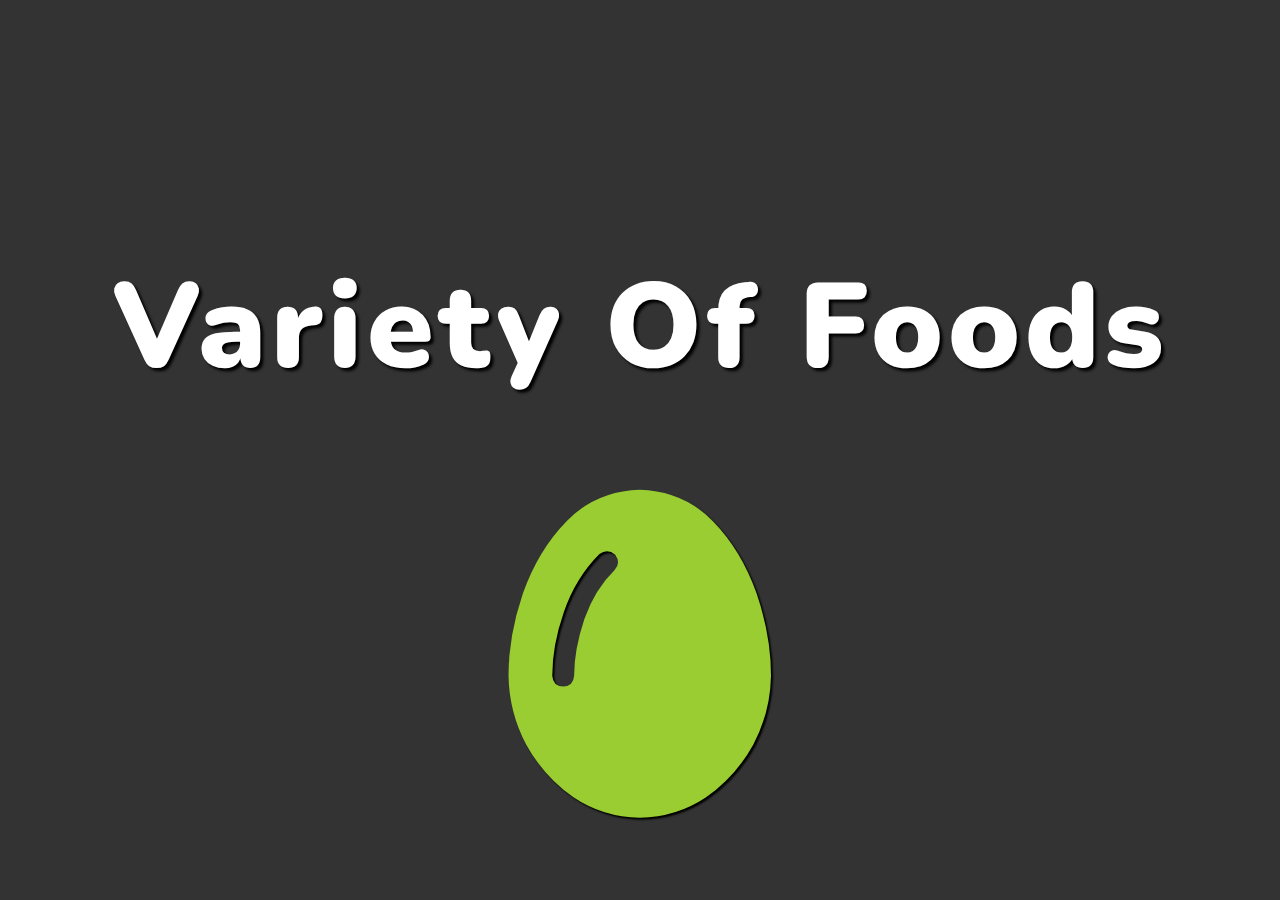
==== index.html @ 0e527df5 "adjusted files" ====
<!DOCTYPE html>
<html lang="en">
<head>
    <meta charset="UTF-8">
    <meta http-equiv="X-UA-Compatible" content="IE=edge">
    <meta name="viewport" content="width=device-width, initial-scale=1.0">
    <title>Foods</title>
    <link rel="stylesheet" href="style.css">
    <link rel="stylesheet" href="https://cdnjs.cloudflare.com/ajax/libs/font-awesome/6.1.1/css/all.min.css">
</head>
<body>
    <div class="container">
        <!-- Section 1 -->
        <section class="section-1">
            <h1 class="section-heading">
                Variety of Foods
            </h1>
            <div class="section-1-icons">
                <i class="fas fa-egg change"></i>
                <i class="fas fa-stroopwafel"></i>
                <i class="fas fa-cheese"></i>
                <i class="fas fa-hotdog"></i>
                <i class="fas fa-drumstick-bite"></i>
                <i class="fas fa-apple-alt"></i>
                <i class="fas fa-ice-cream"></i>
                <i class="fas fa-fish"></i>
                <i class="fas fa-cookie"></i>
                <i class="fas fa-seedling"></i>
            </div>
        </section>
        <!-- End of Section 1 -->
    </div>
    <script src="script.js"></script>
    
</body>
---- style.css ----
@import url('https://fonts.googleapis.com/css2?family=Nunito:wght@200;300;400;500;600;700;800;900&display=swap');

/* Common Styles */
* {
   margin: 0;
   padding: 0;
   box-sizing: border-box; 
   text-decoration: none;
   outline: none;
   font-family: "Nunito", sans-serif;
   font-weight: 400;
}

html {
    font-size: 62.5%;
}
/* End of Common Styles */

/* Section 1 */
.section-1 {
    width: 100%;
    height: 100vh;
    background-color: #333;
    display: flex;
    flex-direction: column;
    align-items: center;
    justify-content: space-evenly;
}

.section-heading {
    font-size: 12rem;
    font-weight: 900;
    color: #fff;
    text-align: center;
    text-transform: capitalize;
    letter-spacing: 0.5rem;
    text-shadow: 0.3rem 0.3rem 0.3rem #000;
}

.section-1-icons i {
    font-size: 35rem;
    color: yellowgreen;
    position: absolute;
    transform: translate(-50%, -50%) scale(0);
    text-shadow: 0.2rem 0.2rem 0.2rem #000;
    transition: transform 0.3s;
}
.section-1-icons i.change {
    transform: translate(-50%, -50%) scale(1);
    transition: transform 0.3s 0.3s;
}
/* End of Section 1 */
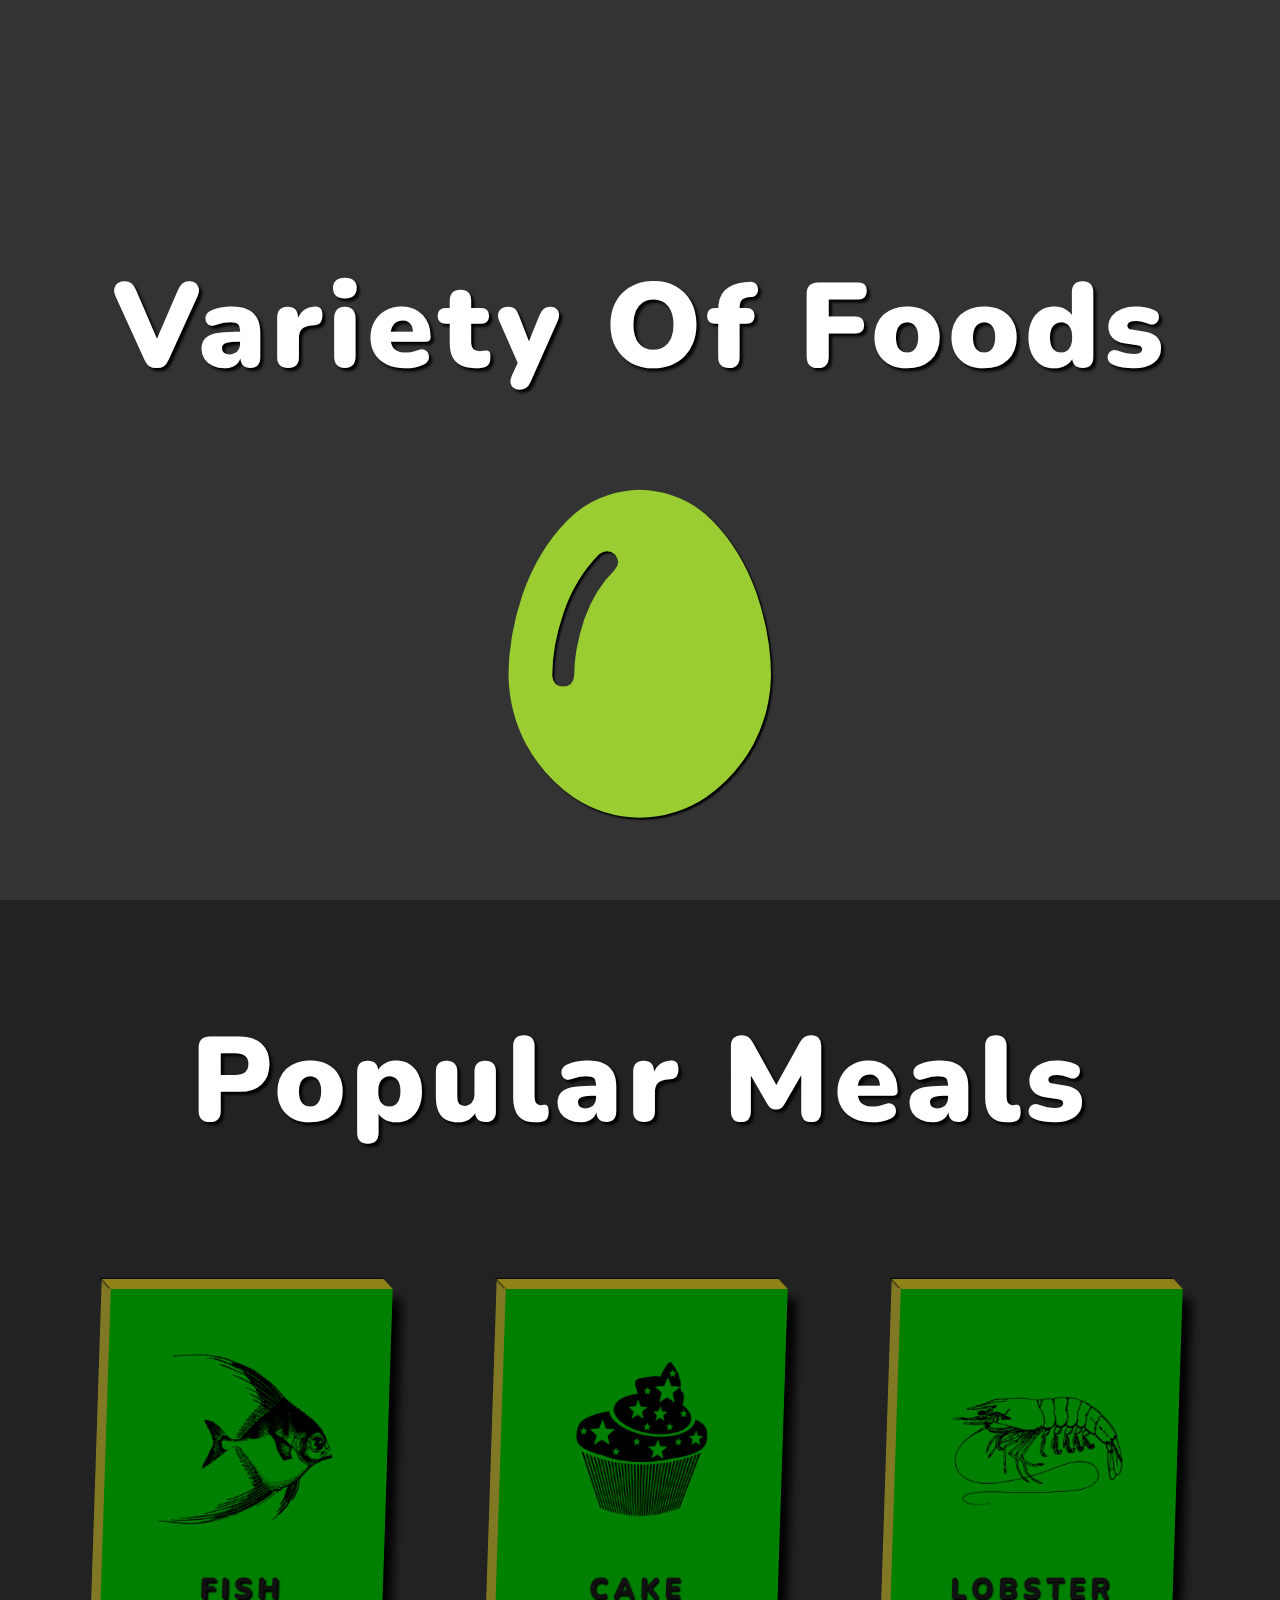
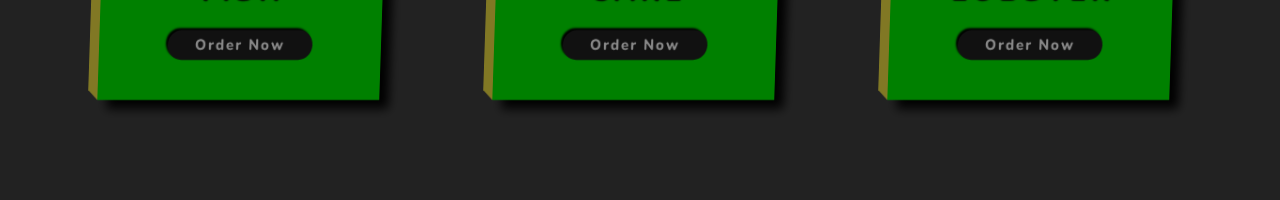
==== commit 02effb3b: "popular meal cards" ====
--- a/index.html
+++ b/index.html
@@ -29,7 +29,29 @@
             </div>
         </section>
         <!-- End of Section 1 -->
+       <!-- Section 2 -->
+       <section class="section-2">
+           <h1 class="section-heading">Popular Meals</h1>
+           <div class="cards-container">
+               <div class="card">
+                <img src="images/card-img-1.png" class="card-img">
+                <h3 class="card-name">Fish</h3>
+                <button class="card-btn">Order Now</button>
+            </div>
+            <div class="card">
+                <img src="images/card-img-2.png" class="card-img">
+                <h3 class="card-name">Cake</h3>
+                <button class="card-btn">Order Now</button>
+            </div>
+            <div class="card">
+                <img src="images/card-img-3.png" class="card-img">
+                <h3 class="card-name">Lobster</h3>
+                <button class="card-btn">Order Now</button>
+            </div>
+          </div>
+          </section>
+       <!-- End of Section 2 -->
     </div>
     <script src="script.js"></script>
     
-</body>+</body>
--- a/style.css
+++ b/style.css
@@ -49,4 +49,90 @@
     transform: translate(-50%, -50%) scale(1);
     transition: transform 0.3s 0.3s;
 }
-/* End of Section 1 */+/* End of Section 1 */
+
+/* Section 2 */
+.section-2 {
+    width: 100%;
+    height: 100vh;
+    background-color: #222;
+    display: flex;
+    flex-direction: column;
+    justify-content: space-between;
+    padding: 10rem 0;
+}
+
+.cards-container {
+    display: flex;
+    justify-content: space-evenly;
+}
+
+.card {
+    width: 30rem;
+    background-color: green;
+    padding: 4rem;
+    display: flex;
+    flex-direction: column;
+    justify-content: space-between;
+    align-items: center;
+    box-shadow: 1rem 1rem 1rem #000;
+    position: relative;
+    transform: rotateY(20deg) skewX(-2deg);
+    transition: transform 0.5s, box-shadow 0.5s;
+}
+.card:hover {
+    transform: rotateY(20deg) skewX(-2deg) translateY(-3rem);
+    box-shadow: 2rem 2rem 2rem #000;
+}
+
+.card::before {
+    content: "";
+    height: 100%;
+    width: 1rem;
+    background-color: #817824;
+    position: absolute;
+    top: 0;
+    left: -1rem;
+    transform: skewY(45deg);
+    transform-origin: right;
+    box-shadow: -0.1rem -0.1rem -0.1rem #000;
+}
+.card::after {
+    content: "";
+    height: 1rem;
+    width: 100%;
+    background-color: #8f8317;
+    position: absolute;
+    top: -1rem;
+    left: 0;
+    transform: skewX(45deg);
+    transform-origin: bottom;
+    box-shadow: -0.1rem -0.1rem 0.1rem #000;
+}
+.card-img {
+    width: 100%;
+}
+.card-name {
+    font-size: 3rem;
+    font-weight: 900;
+    text-transform: uppercase;
+    letter-spacing: 0.5rem;
+    color: #111;
+    margin: 2rem 0;
+    text-shadow: 0.15rem 0.15rem 0.15rem #000;
+}
+.card-btn {
+    width: 70%;
+    background-color: #111;
+    color: #888;
+    border-radius: 5rem;
+    font-size: 1.5rem;
+    font-weight: 800;
+    letter-spacing: .2rem;
+    text-transform: capitalize;
+    border: none;
+    padding: .5rem 0;
+    cursor: pointer;
+    box-shadow: -.2rem -.2rem .2rem #000;
+}
+/* End of Section 2 */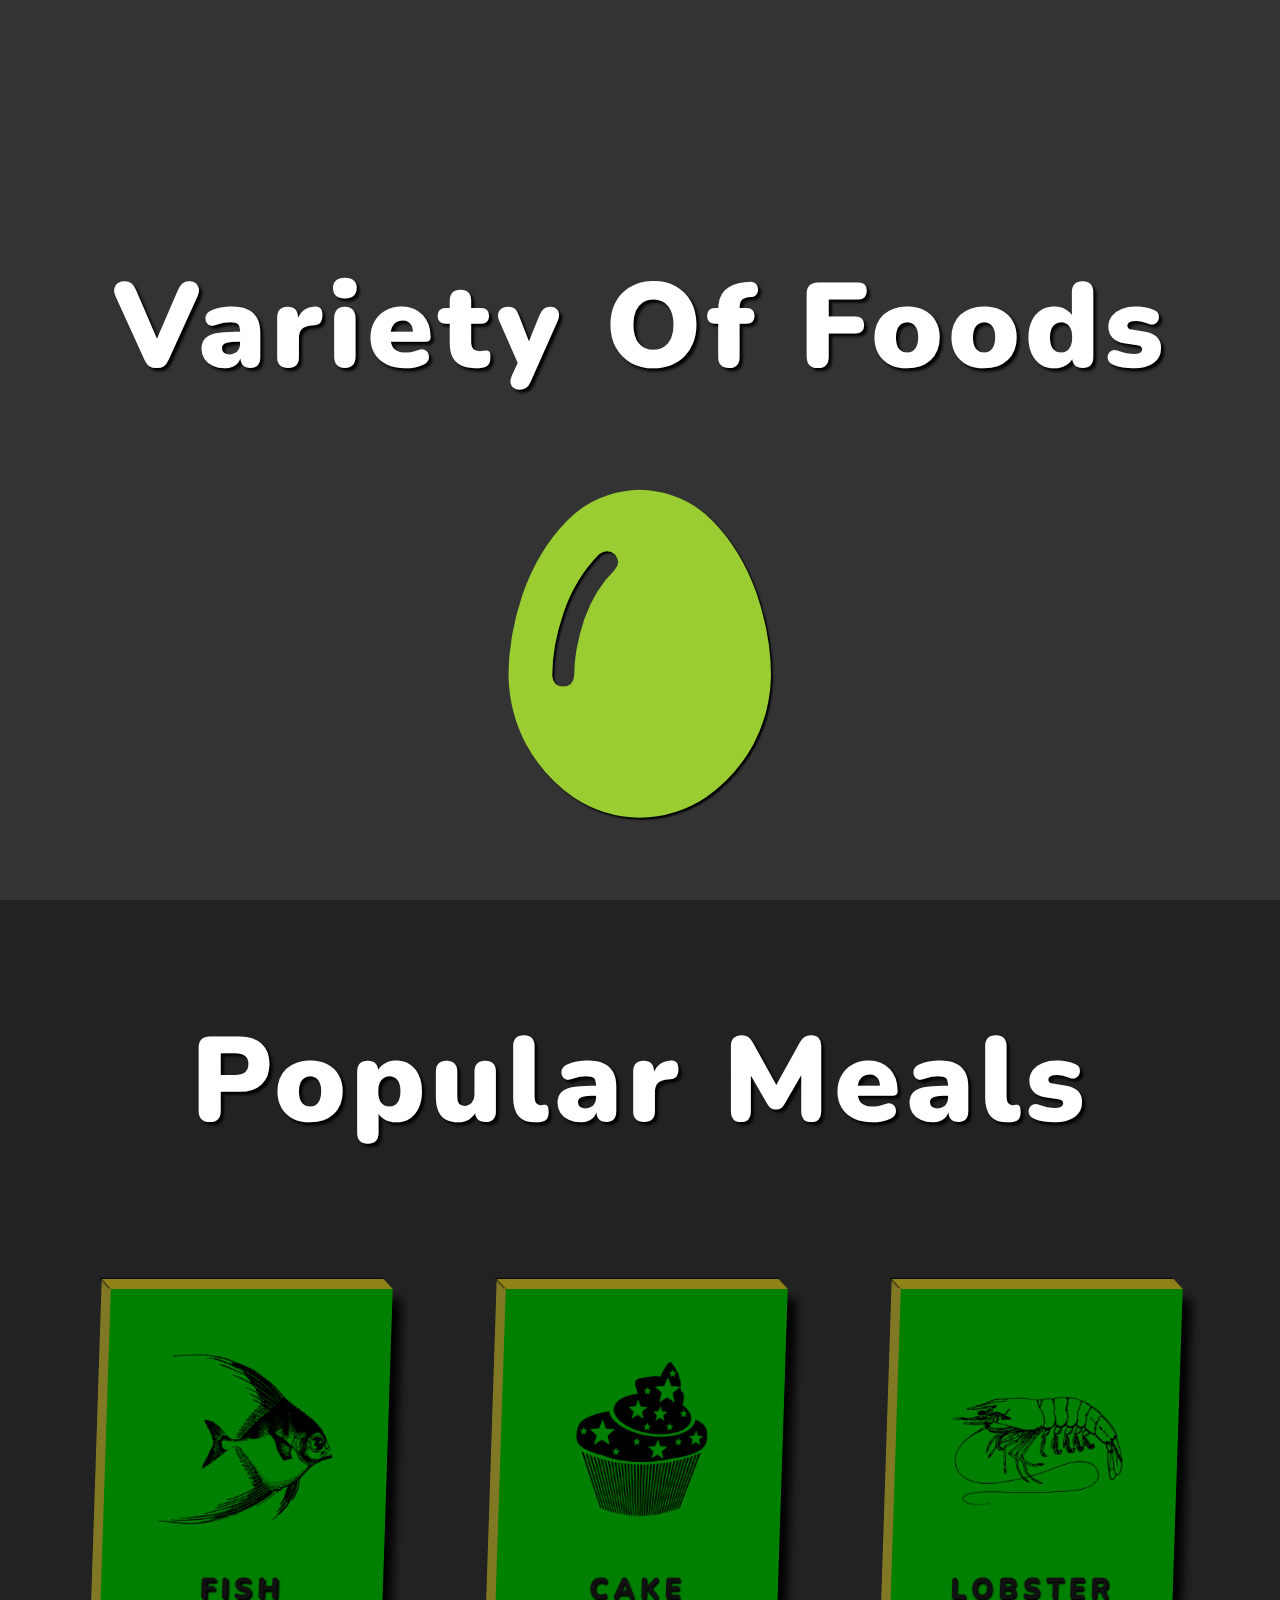
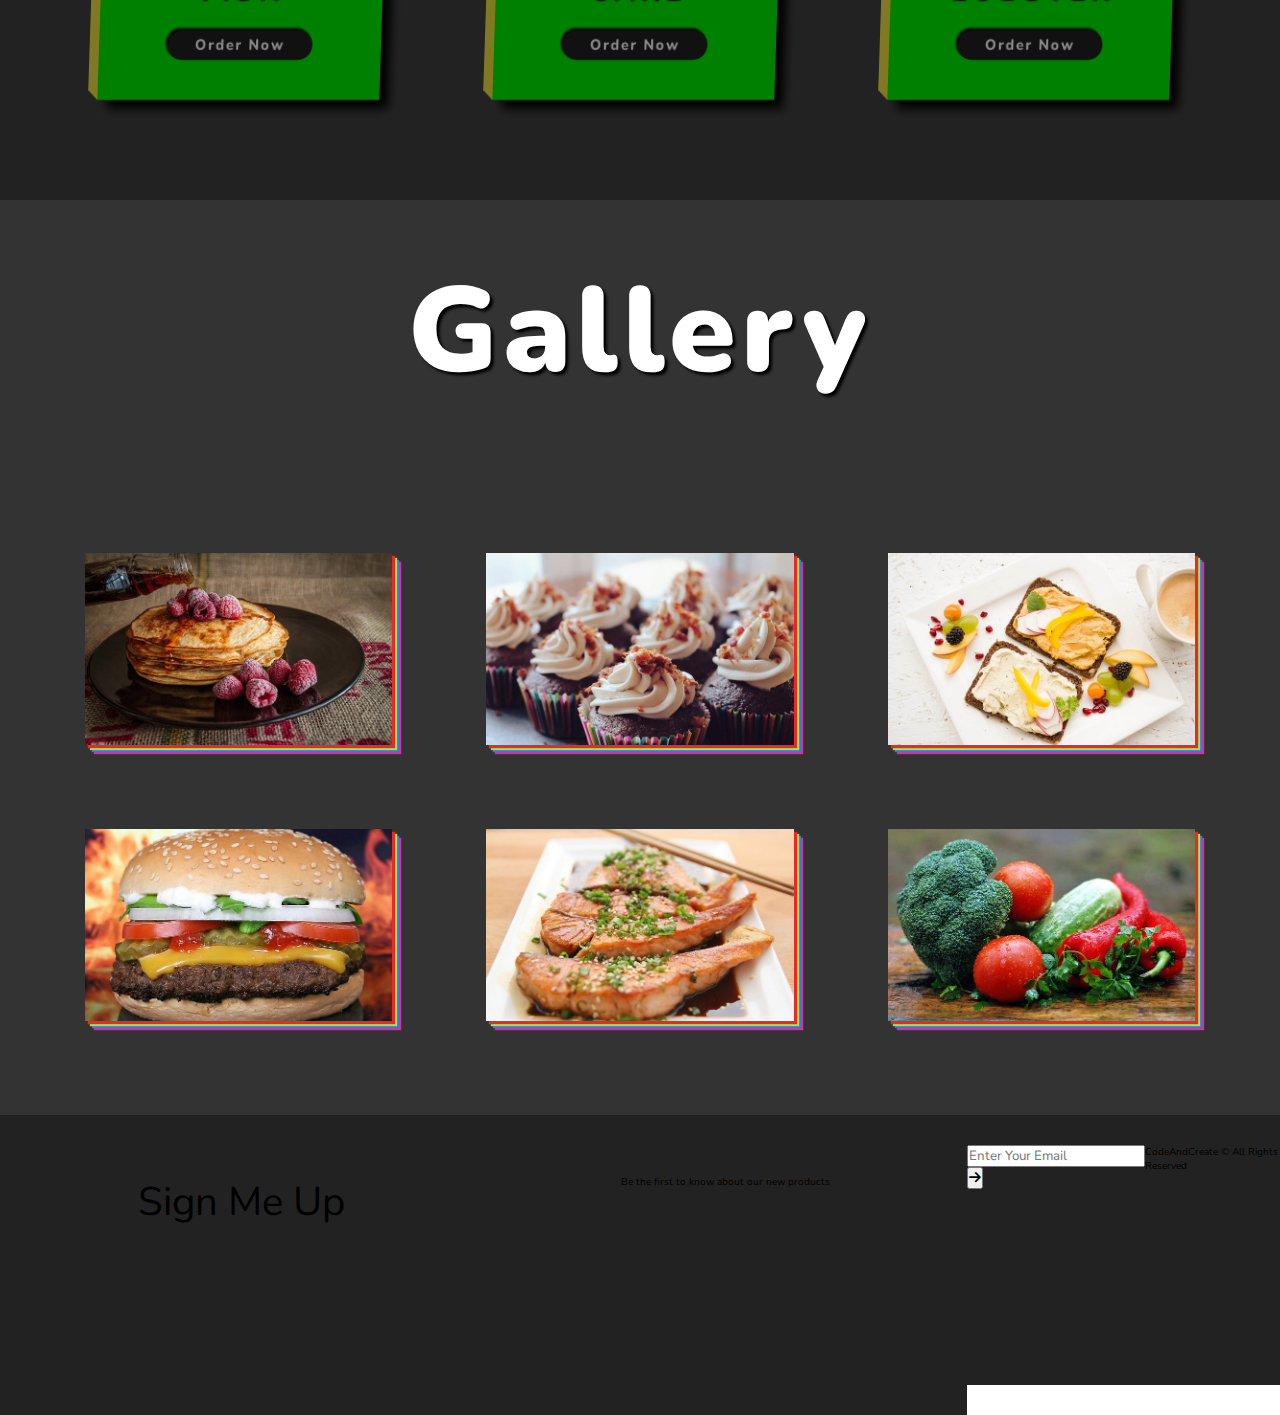
==== commit 2f5ac57b: "section3 done" ====
--- a/index.html
+++ b/index.html
@@ -51,6 +51,76 @@
           </div>
           </section>
        <!-- End of Section 2 -->
+
+        <!-- Section 3 -->
+        <section class="section-3">
+            <h1 class="section-heading">Gallery</h1>
+            <div class="gallery">
+                <a href="#" class="gallery-link"
+                title="Order Now">
+                    <img src="images/gallery-img-1.jpg" class="food-img">
+                    <h3 class="food-name">Pancakes</h3>
+                    <p class="food-description">All the details</p>
+            </a>
+                <a href="#" class="gallery-link"
+                title="Order Now">
+                    <img src="images/gallery-img-2.jpg" class="food-img">
+                    <h3 class="food-name">Cupcakes</h3>
+                    <p class="food-description">All the details</p>
+            </a>
+            <a href="#" class="gallery-link"
+                title="Order Now">
+                    <img src="images/gallery-img-3.jpg" class="food-img">
+                    <h3 class="food-name">Hummus</h3>
+                    <p class="food-description">All the details</p>
+            </a>
+            <a href="#" class="gallery-link"
+                title="Order Now">
+                    <img src="images/gallery-img-4.jpg" class="food-img">
+                    <h3 class="food-name">Cheeseburger</h3>
+                    <p class="food-description">All the details</p>
+            </a>
+            <a href="#" class="gallery-link"
+                title="Order Now">
+                    <img src="images/gallery-img-5.jpg" class="food-img">
+                    <h3 class="food-name">Salmon</h3>
+                    <p class="food-description">All the details</p>
+            </a>
+            <a href="#" class="gallery-link"
+                title="Order Now">
+                    <img src="images/gallery-img-6.jpg" class="food-img">
+                    <h3 class="food-name">Vegetables</h3>
+                    <p class="food-description">All the details</p>
+            </a>
+            
+            </div>
+        </section>
+
+        <!-- End of Section 3  -->
+
+        <!-- Section 4 -->
+        <section class="section-4">
+            <div class="section-4 text">
+                <h2 class="section-4-heading">Sign Me Up</h2>
+                <p class="section-4-paragraph">Be the first to know about our new products</p>
+            </div>
+            <form class="signup-form">
+                <input type="email" class="signup-form-input" placeholder="Enter Your Email">
+                <button type="submit" class="signup-form-btn">
+                    <i class="fas fa-arrow-right"></i>
+                </button>
+            </form>
+            <p class="'copyright">
+               CodeAndCreate &copy; All Rights Reserved 
+            </p>
+        </section>
+        <!-- End of Section 4 -->
+
+
+
+
+
+
     </div>
     <script src="script.js"></script>
     
--- a/style.css
+++ b/style.css
@@ -135,4 +135,127 @@
     cursor: pointer;
     box-shadow: -.2rem -.2rem .2rem #000;
 }
-/* End of Section 2 */+/* End of Section 2 */
+
+/* Section 3 */
+
+.section-3 {
+    background-color: #333;
+    padding: 5rem 0;
+}
+.gallery {
+    display: flex;
+    flex-wrap: wrap;
+    align-items: center;
+    justify-content: space-evenly;
+    margin-top: 10rem;
+}
+.gallery-link {
+    position: relative;
+    margin: 4rem 1rem;
+}
+.gallery-link::before {
+    content: "";
+    position: absolute;
+    top: 2vw;
+    left: 80%;
+    width: .2rem;
+    height: 0;
+    background-color: #fff;
+    z-index: 10;
+    transition: height .5s;
+}
+.gallery-link:hover::before {
+    height: 80%;
+}
+.gallery-link:hover::after {
+    width: 90%;
+}
+.gallery-link::after {
+    content: "";
+    position: absolute;
+    top: 30%;
+    left: 2rem;
+    width: 0;
+    height: .2rem;
+    background-color: #fff;
+    transition: .5s;
+}
+
+.food-img {
+    width: 24vw;
+    height: 15vw;
+    object-fit: cover;
+    box-shadow: .3rem .3rem .1rem #e92929, 
+    .5rem .5rem .1rem #a2e946, .7rem .7rem .1rem #297ce9,
+    .9rem .9rem .1rem #e92999;
+    transition: all .5s;
+}
+.gallery-link:hover .food-img {
+    box-shadow: 1rem 1rem .1rem #e92929, 
+    2rem 2rem .1rem #a2e946, 3rem 3rem .1rem #297ce9,
+    4rem 4rem .1rem #e92999; 
+    filter: blur(.5rem);
+    opacity: .5;
+    transform: scale(1.1);
+}
+.food-name {
+    position: absolute;
+    top: 3rem;
+    left: 3rem;
+    font-size: 2rem;
+    font-weight: 700;
+    text-transform: uppercase;
+    color: #fff;
+    width: 0;
+    overflow: hidden;
+    transition: width .3s;
+}
+.gallery-link:hover .food-name {
+    width: 100%;
+    transition: width 1.5s .5s;
+}
+.food-description {
+    position: absolute;
+    bottom: 3vw;
+    left: 2rem;
+    width: 70%;
+    font-size: 1.5rem;
+    font-weight: 300;
+    letter-spacing: 0.1rem;
+    text-transform: uppercase;
+    color: #fff;
+    opacity: 0;
+    visibility: hidden;
+    transition: 0.3s;
+}
+.gallery-link:hover .food-description {
+    opacity: 1;
+    visibility: visible;
+    transition: opacity 1s 1s;
+}
+/* End of Section 3 */
+
+/* Section 4 */
+
+.section-4 {
+    width: 100%;
+    height: 30vh;
+    background-color: #222;
+    display: flex;
+    justify-content: space-around;
+    padding: 3rem 0;
+    position: relative;
+}
+
+.section-4-text {
+    text-transform: uppercase;
+}
+.section-4-heading {
+    font-size: 4rem;
+}
+.copyright {
+    position: absolute;
+    bottom: .3rem;
+}
+/* End of Section 4 */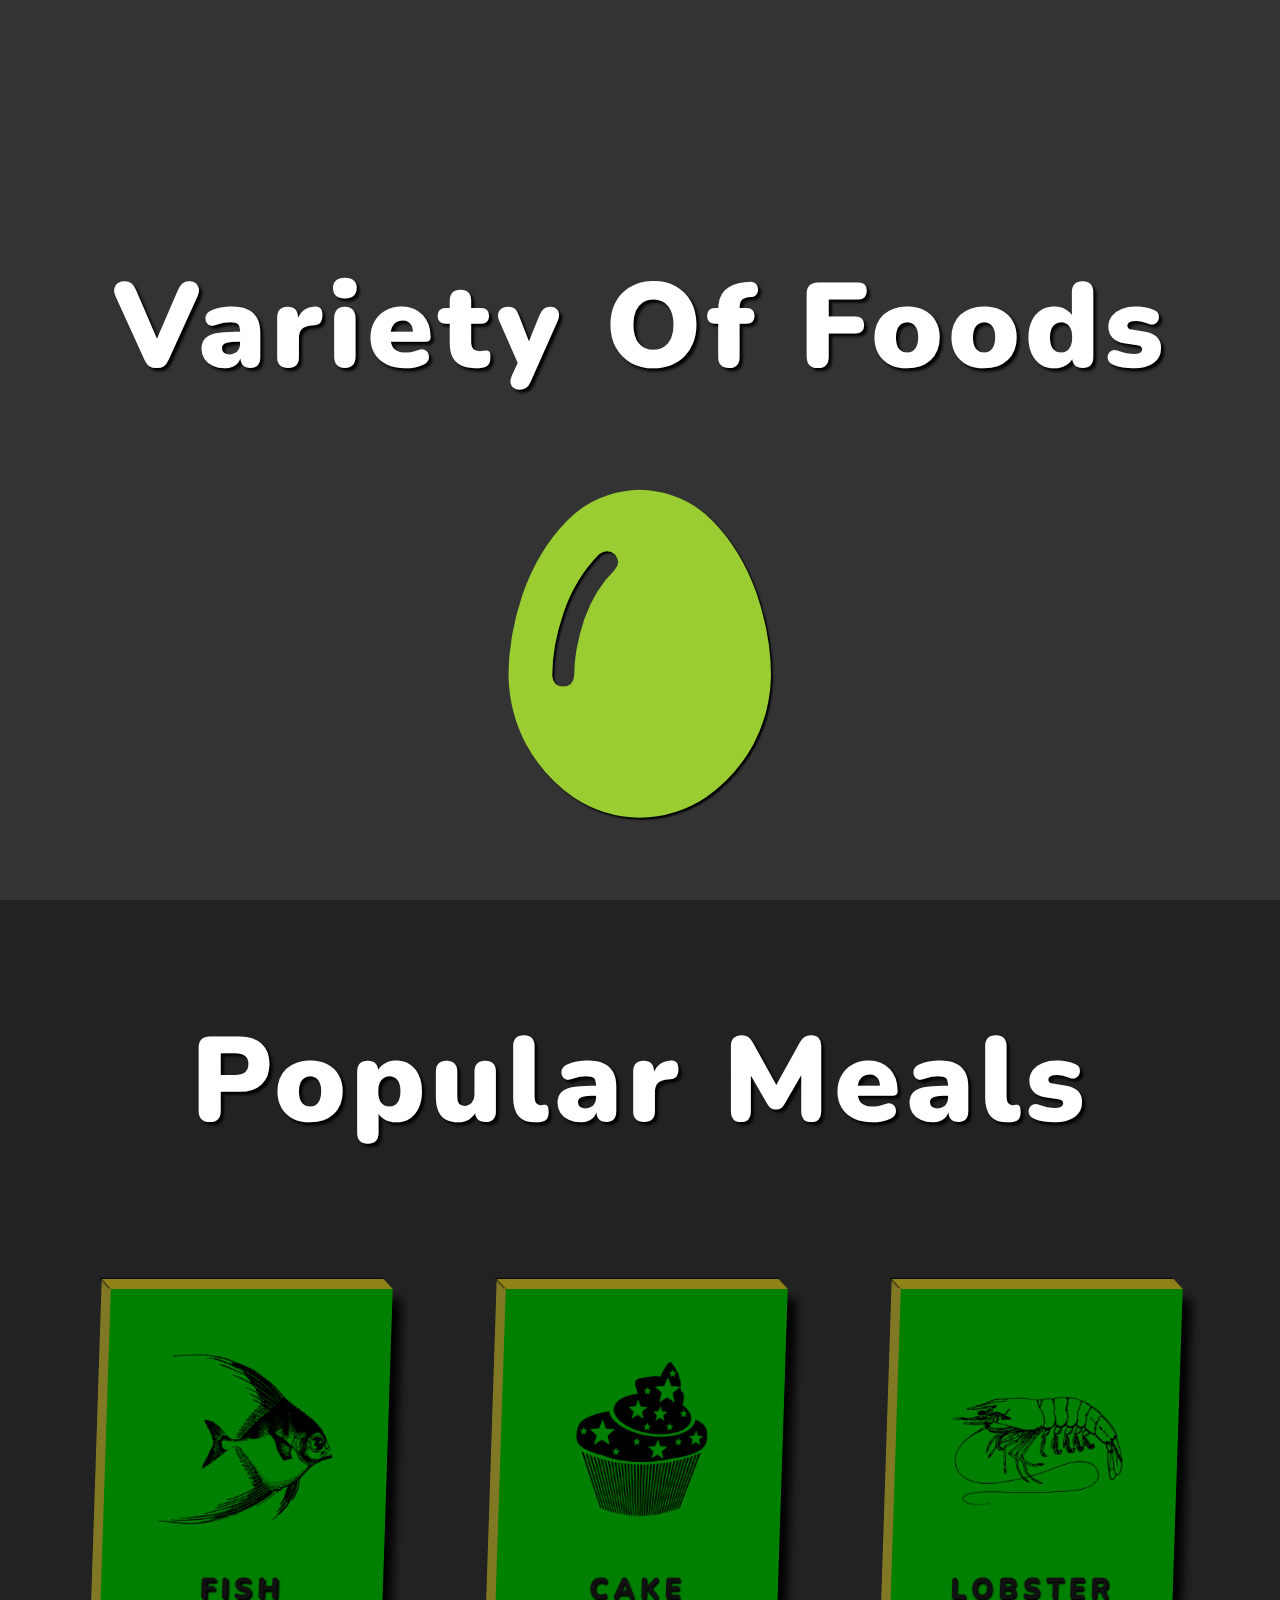
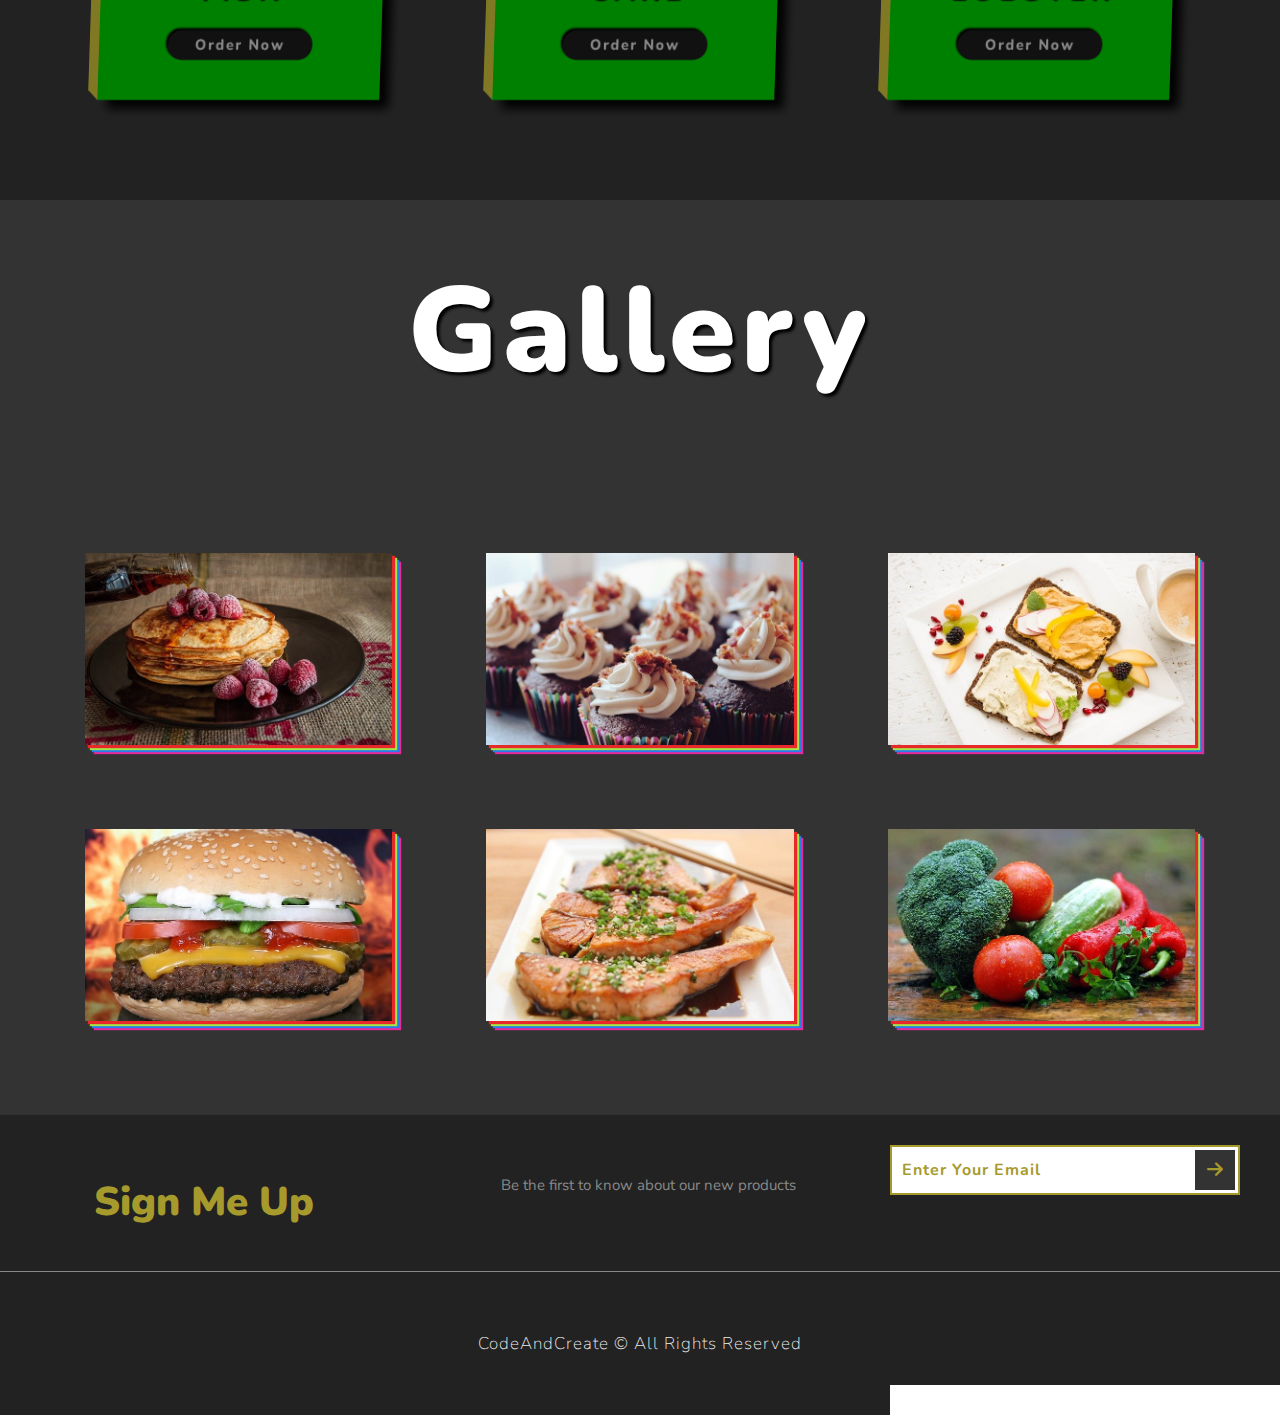
==== commit 5294c41a: "footer done" ====
--- a/index.html
+++ b/index.html
@@ -110,7 +110,7 @@
                     <i class="fas fa-arrow-right"></i>
                 </button>
             </form>
-            <p class="'copyright">
+            <p class="copyright">
                CodeAndCreate &copy; All Rights Reserved 
             </p>
         </section>
--- a/style.css
+++ b/style.css
@@ -244,8 +244,10 @@
     background-color: #222;
     display: flex;
     justify-content: space-around;
+    align-items: flex-start;
     padding: 3rem 0;
     position: relative;
+    align-items: flex-start;
 }
 
 .section-4-text {
@@ -253,9 +255,53 @@
 }
 .section-4-heading {
     font-size: 4rem;
+    font-weight: 900;
+    color: #a79a2d;
+}
+.section-4-paragraph {
+    font-size: 1.5rem;
+    color: #888;
+}
+
+.signup-form {
+    display: flex;
+    align-items: center;
+}
+.signup-form-input {
+    width: 35rem;
+    height: 5rem;
+    padding: 1rem;
+    border: .2rem solid #a79a2d;
+    font-size: 1.6rem;
+    font-weight: 700;
+    letter-spacing: .1rem;
+    color: #a79a2d;
+}
+.signup-form-input::placeholder {
+    color: #a79a2d;
+}
+
+.signup-form-btn {
+    position: relative;
+    left: -4.5rem;
+    width: 4rem;
+    height: 4rem;
+    background-color: #333;
+    color: #a79a2d;
+    border: none;
+    font-size: 1.8rem;
+    cursor: pointer;
 }
 .copyright {
     position: absolute;
-    bottom: .3rem;
+    bottom: 3rem;
+    font-size: 1.7rem;
+    font-weight: 200;
+    color: #eee;
+    letter-spacing: .1rem;
+    border-top: .1rem solid #888;
+    padding-top: 6rem;
+    width: 100%;
+    text-align: center;
 }
 /* End of Section 4 */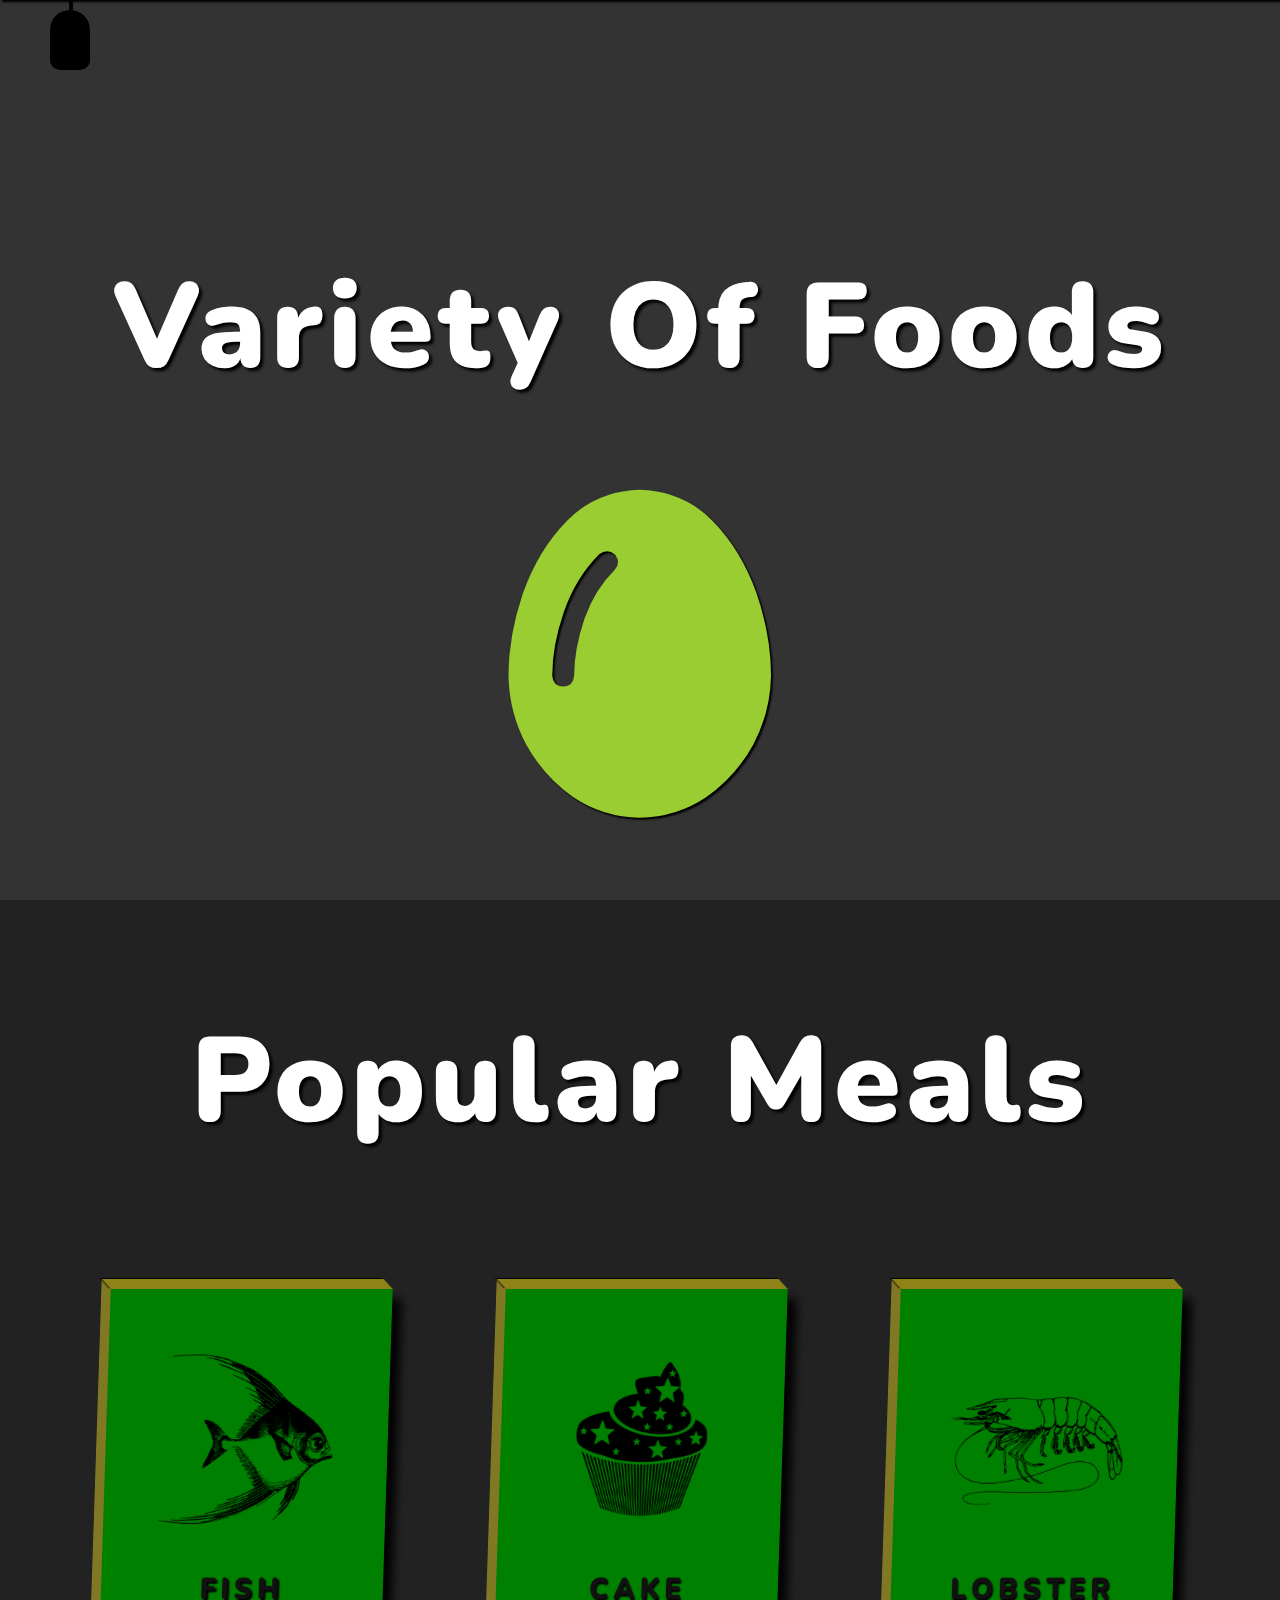
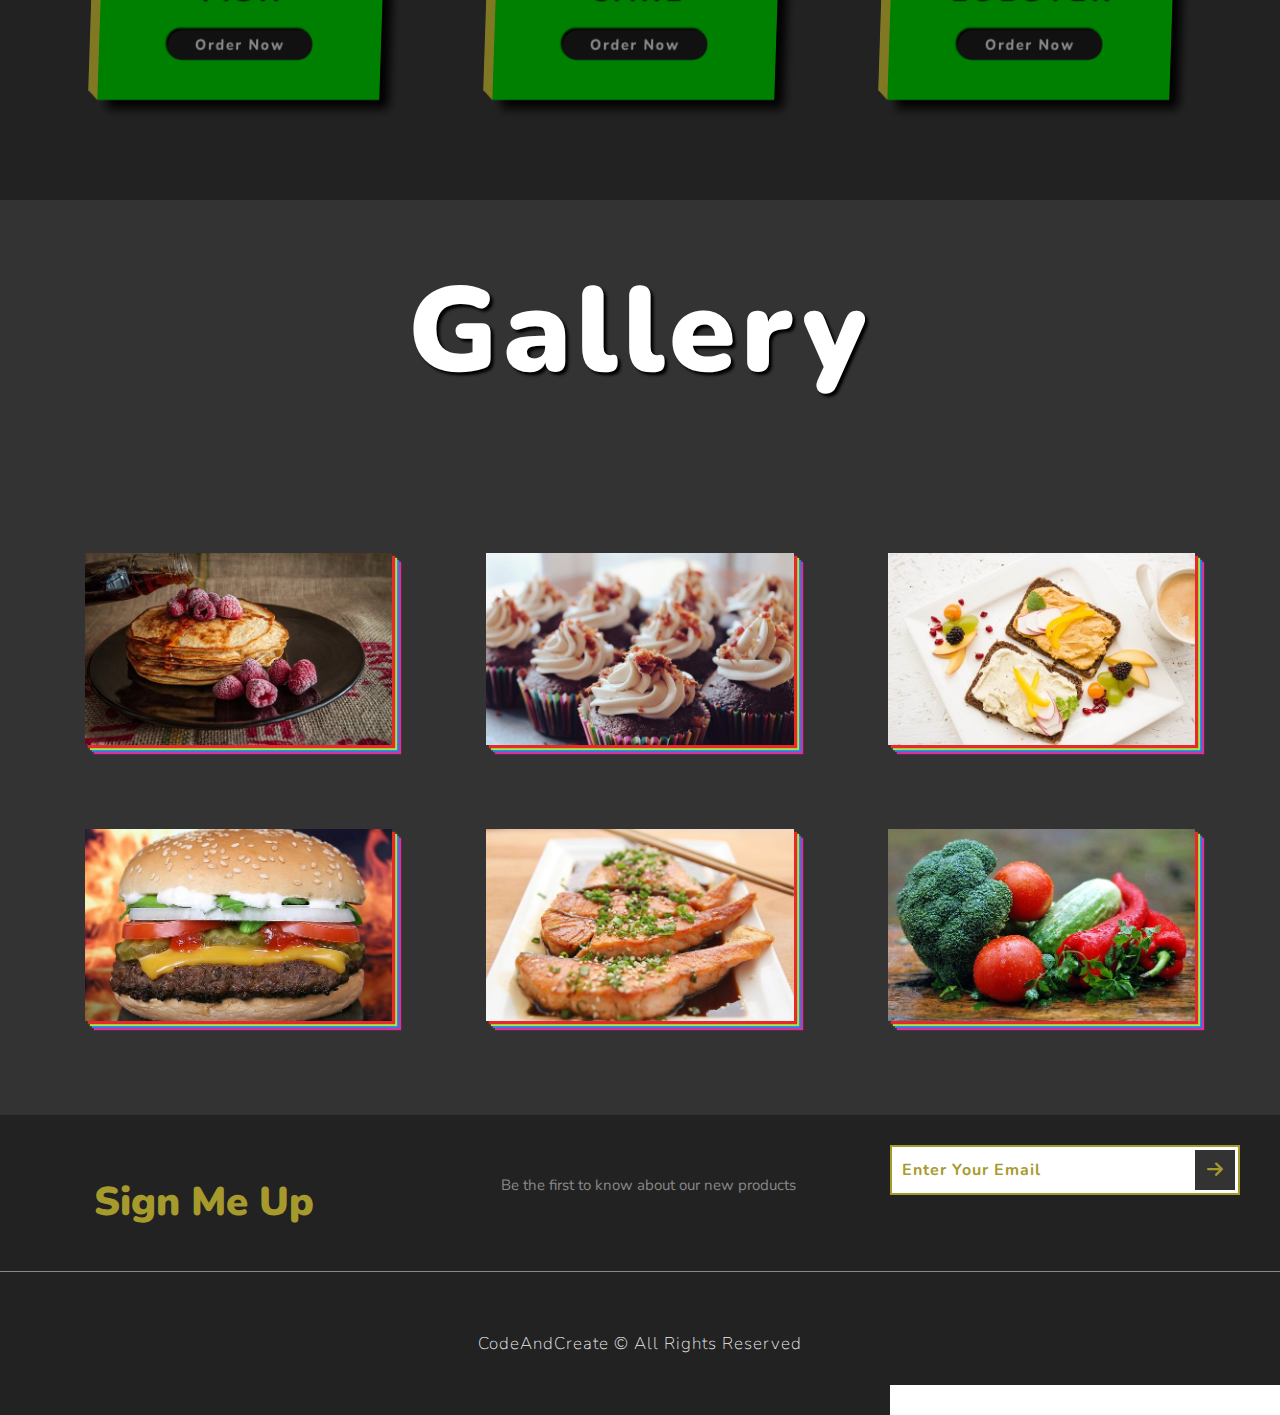
==== commit ec950b4f: "navbar added" ====
--- a/index.html
+++ b/index.html
@@ -9,6 +9,37 @@
     <link rel="stylesheet" href="https://cdnjs.cloudflare.com/ajax/libs/font-awesome/6.1.1/css/all.min.css">
 </head>
 <body>
+
+    <!-- Navbar -->
+    <nav class = "navbar">
+      <a href="#" class="navbar-link">
+          <i class="fas fa-home"></i>
+          <span>Home</span>
+      </a>  
+        <a href="#" class="navbar-link">
+          <i class="fas fa-utensils"></i>
+          <span>Meals</span>
+      </a>  
+    
+      <a href="#" class="navbar-link">
+          <i class="fas fa-hamburger"></i>
+          <span>Burgers</span>
+      </a>  
+    
+      <a href="#" class="navbar-link">
+          <i class="fas fa-pizza-slice"></i>
+          <span>Pizza</span>
+      </a>  
+    
+      <a href="#" class="navbar-link">
+          <i class="fas fa-blender-phone"></i>
+          <span>Contact Us</span>
+      </a> 
+    </nav>
+    <div class="menu target"></div> 
+    
+
+    <!-- End of Navbar -->
     <div class="container">
         <!-- Section 1 -->
         <section class="section-1">
--- a/style.css
+++ b/style.css
@@ -35,6 +35,74 @@
     text-transform: capitalize;
     letter-spacing: 0.5rem;
     text-shadow: 0.3rem 0.3rem 0.3rem #000;
+}
+.navbar {
+    width: 100%;
+    height: 14rem;
+    background-color: #000;
+    position: fixed;
+    top: -14rem;
+    z-index: 100;
+    display: flex;
+    justify-content: center;
+    align-items: center;
+    box-shadow: .2rem .2rem .2rem #000;
+    transition: top .4s;
+}
+.navbar.change {
+    top: 0;
+}
+
+.navbar-link {
+    color: #aaa;
+    margin: 0 4rem;
+    display: flex;
+    flex-direction: column;
+    justify-content: center;
+    align-items: center;
+    transition: color 0.3s;
+}
+
+.navbar-link:hover {
+    color: #fff;
+}
+
+.navbar-link i {
+    font-size: 7rem;
+}
+.navbar-link span {
+    font-size: 2.5rem;
+    font-weight: 900;
+    letter-spacing: .5rem;
+    margin-top: .5rem;
+}
+
+.menu {
+   width: 4rem;
+   height: 6rem;
+   background-color: #000;
+   position: fixed;
+   top: 1rem;
+   left: 5rem;
+   border-radius: 30rem 30rem 15rem 15rem;
+   box-shadow: .1rem .1rem .1rem #000, -.1rem -.1rem -.1rem #000;
+   cursor: pointer; 
+   transition: top .4s .2s;
+}
+.menu.change {
+    top: 15rem;
+    transition: top .4s;
+}
+.menu::before {
+    content: "";
+    width: .3rem;
+    height: 15rem;
+    background-color: #000;
+    position: absolute;
+    top: -15rem;
+    left: calc(50% - .15rem);
+    box-shadow: .1rem 0 .1rem #000;
+
 }
 
 .section-1-icons i {
